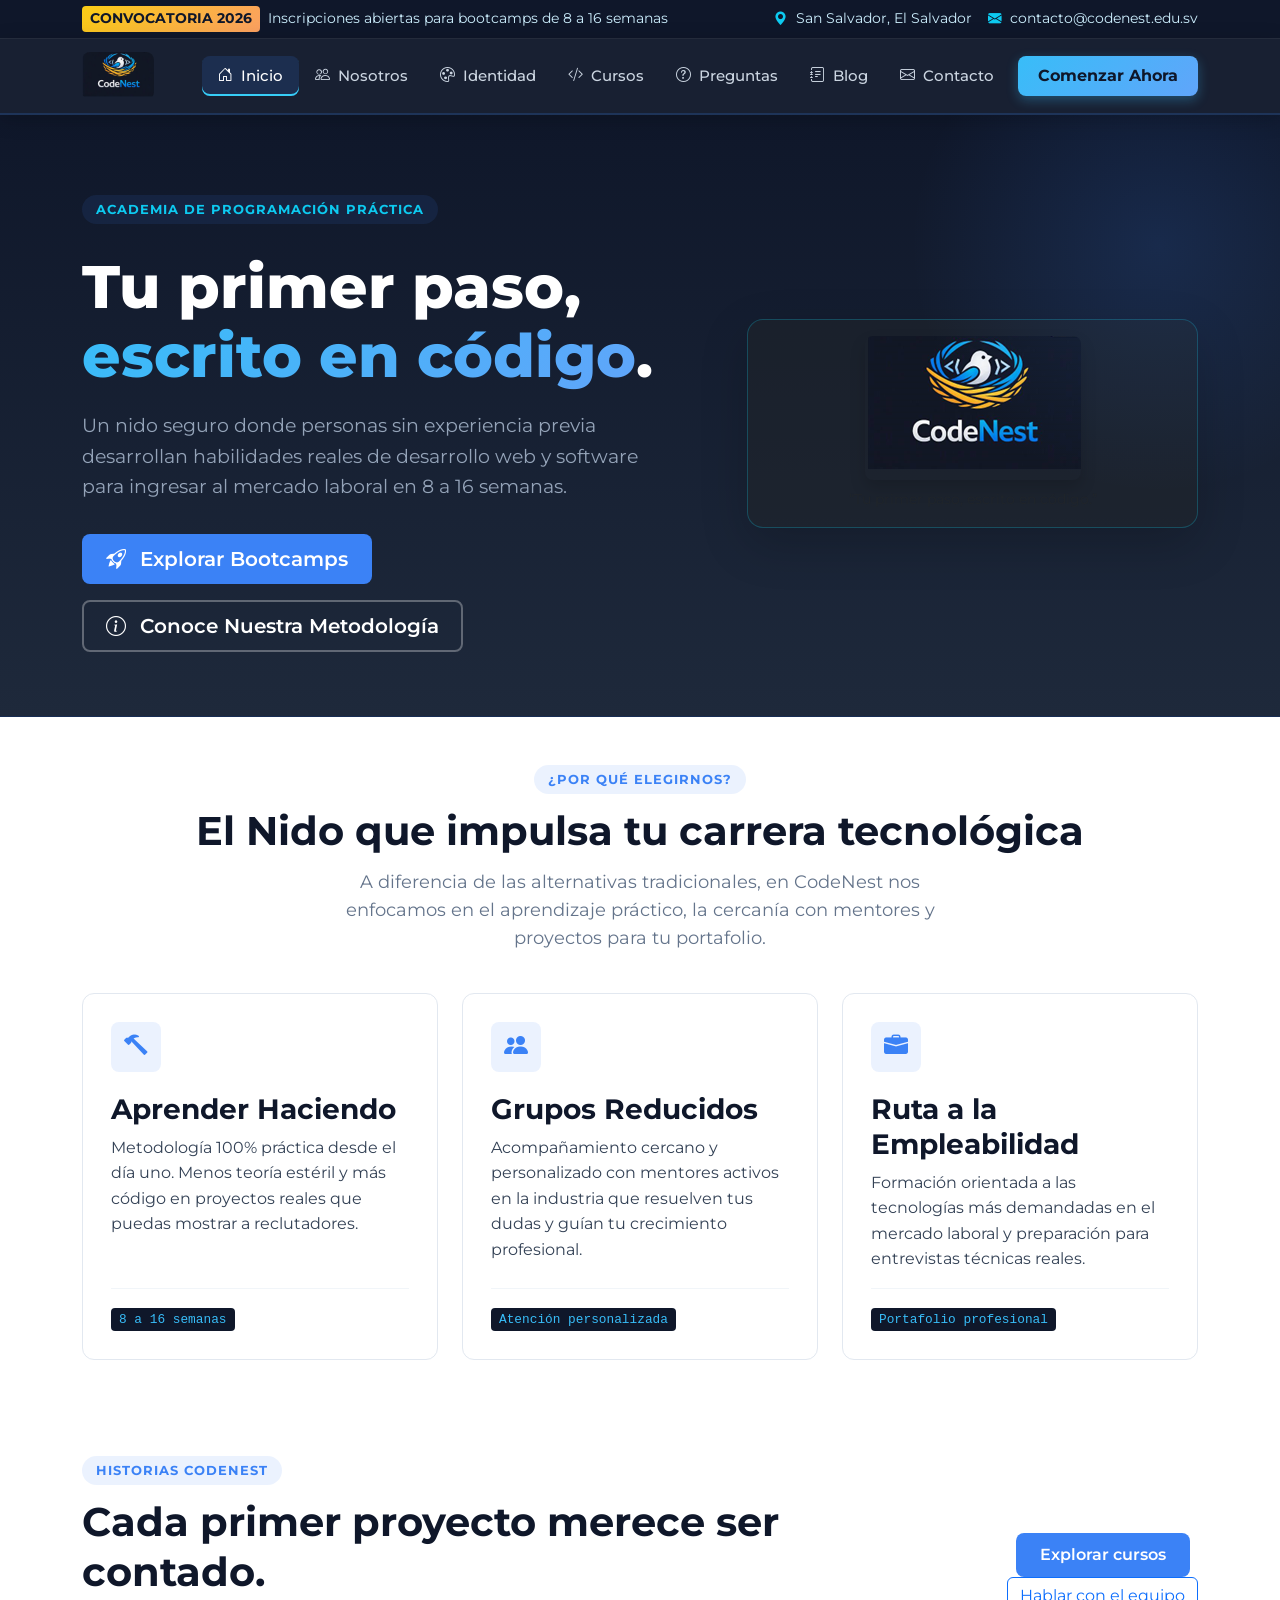
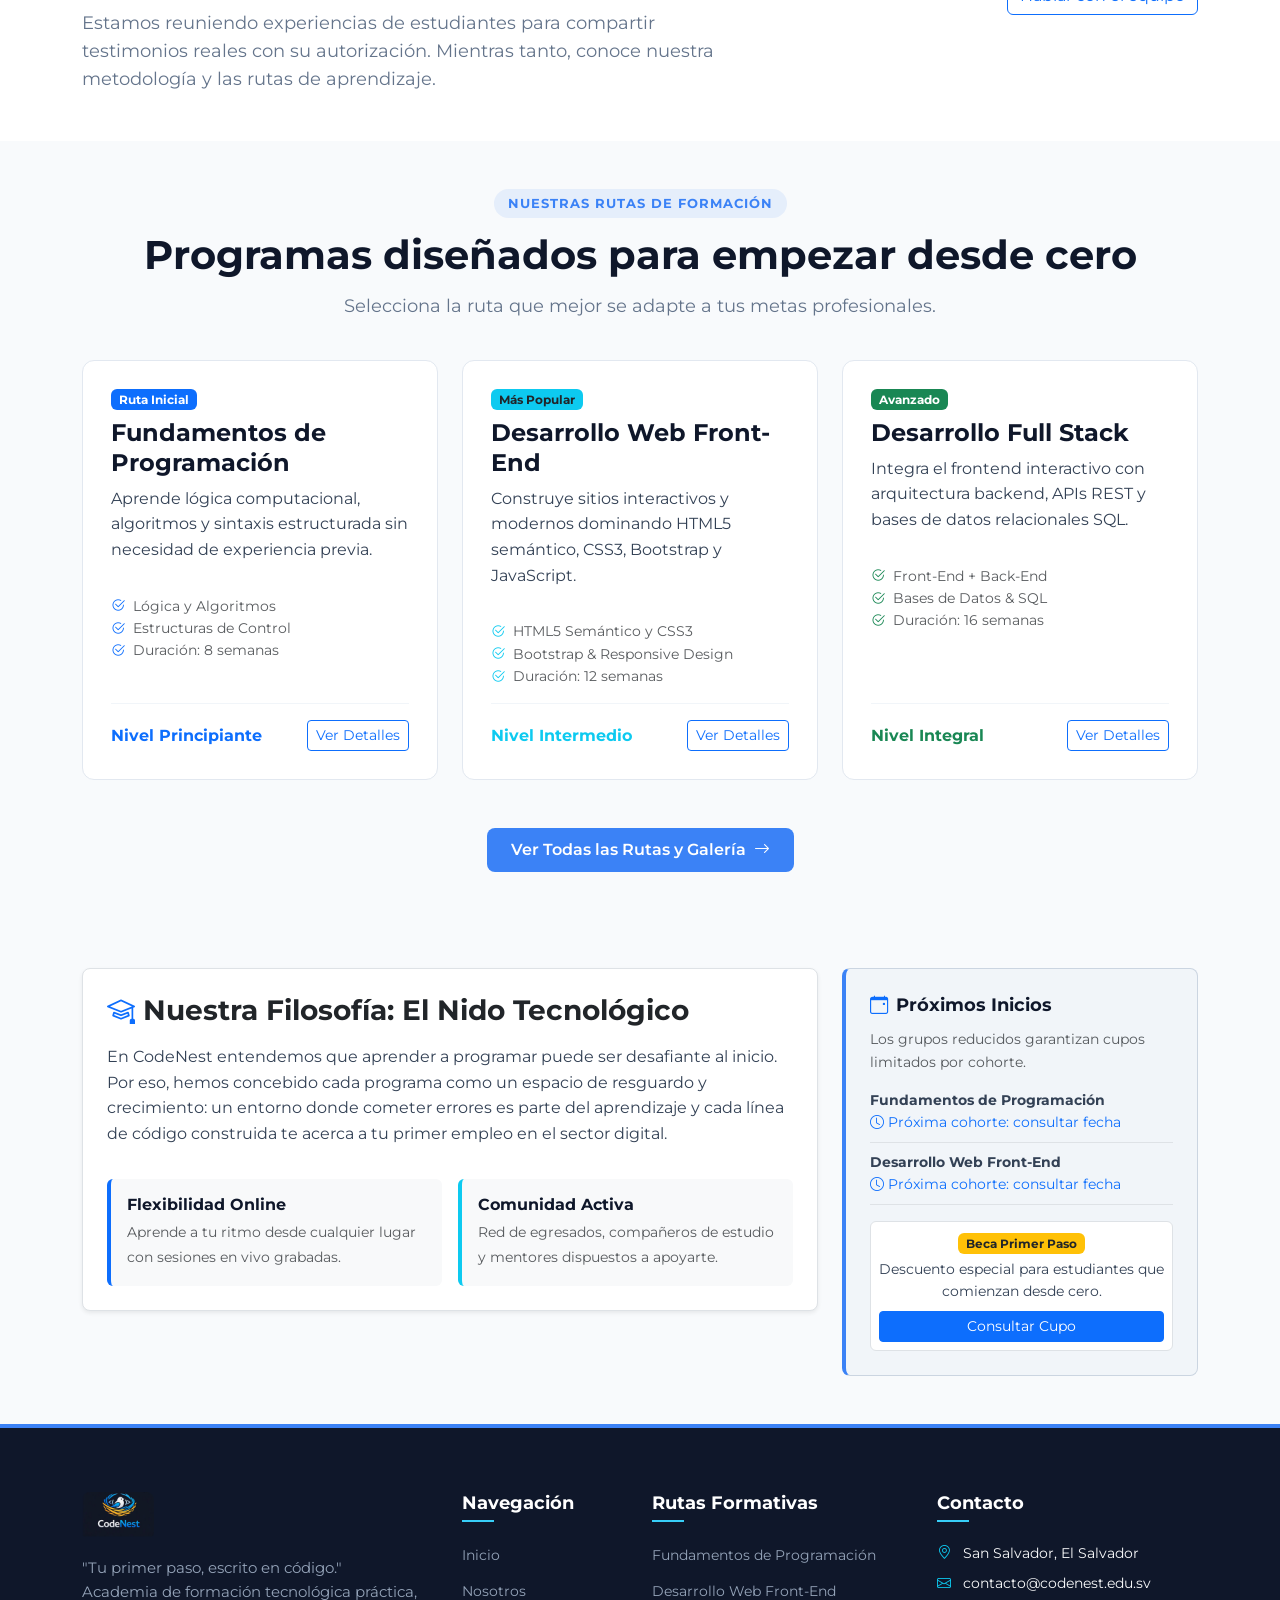
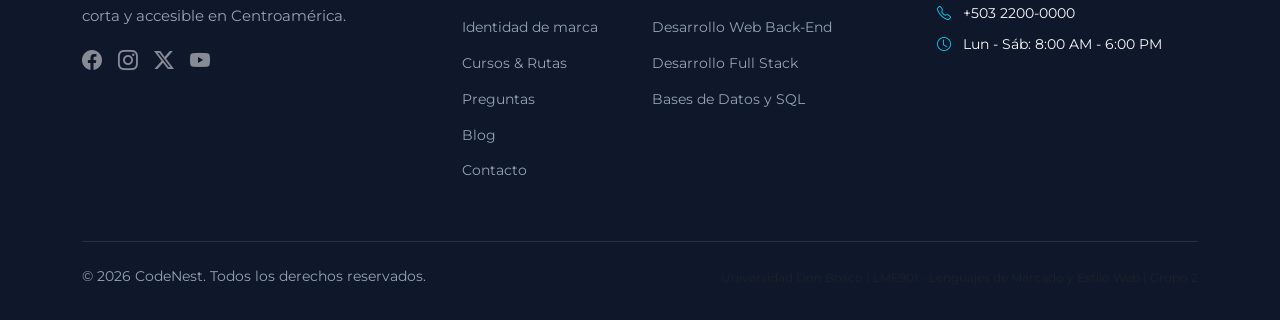
==== index.html @ 1b67b352 "Publish CodeNest Punto 4 site Co-authored-by: Copilot App <223556219+Copilot@users.noreply.github.co" ====
<!DOCTYPE html>
<html lang="es">

<head>
  <meta charset="UTF-8">
  <meta name="viewport" content="width=device-width, initial-scale=1.0">
  <meta name="description"
    content="CodeNest - Academia de formación práctica en programación para Centroamérica. Tu primer paso, escrito en código.">
  <title>CodeNest | Tu primer paso, escrito en código</title>

  <link rel="preconnect" href="https://fonts.googleapis.com">
  <link rel="preconnect" href="https://fonts.gstatic.com" crossorigin>
  <link
    href="https://fonts.googleapis.com/css2?family=Montserrat:ital,wght@0,300;0,400;0,500;0,600;0,700;0,800;1,400&display=swap"
    rel="stylesheet">
  <link href="https://cdn.jsdelivr.net/npm/bootstrap@5.3.3/dist/css/bootstrap.min.css" rel="stylesheet">
  <link rel="stylesheet" href="https://cdn.jsdelivr.net/npm/bootstrap-icons@1.11.3/font/bootstrap-icons.min.css">
  <link rel="stylesheet" href="css/style.css">
</head>

<body>
  <header class="top-notice-bar">
    <div class="container d-flex justify-content-between align-items-center flex-wrap gap-2">
      <div class="d-flex align-items-center gap-2">
        <span class="badge-highlight">CONVOCATORIA 2026</span>
        <span>Inscripciones abiertas para bootcamps de 8 a 16 semanas</span>
      </div>
      <div class="d-none d-md-flex align-items-center gap-3">
        <span><i class="bi bi-geo-alt-fill text-info me-1"></i> San Salvador, El Salvador</span>
        <span><i class="bi bi-envelope-fill text-info me-1"></i> contacto@codenest.edu.sv</span>
      </div>
    </div>
  </header>

  <nav class="navbar navbar-expand-xl navbar-dark main-navigation" aria-label="Navegación principal">
    <div class="container">
      <a class="navbar-brand brand-logo-container" href="index.html" aria-label="CodeNest, inicio">
        <img src="img/logo.png" alt="Logotipo de CodeNest" width="216" height="144">
      </a>
      <button class="navbar-toggler" type="button" data-bs-toggle="collapse" data-bs-target="#navbarCodeNest"
        aria-controls="navbarCodeNest" aria-expanded="false" aria-label="Abrir menú de navegación">
        <span class="navbar-toggler-icon"></span>
      </button>
      <div class="collapse navbar-collapse" id="navbarCodeNest">
        <ul class="navbar-nav ms-auto mb-2 mb-lg-0 align-items-lg-center">
          <li class="nav-item">
            <a class="nav-link active" href="index.html" aria-current="page"><i class="bi bi-house-door me-1"></i>
              Inicio</a>
          </li>
          <li class="nav-item">
            <a class="nav-link" href="nosotros.html"><i class="bi bi-people me-1"></i> Nosotros</a>
          </li>
          <li class="nav-item">
            <a class="nav-link" href="identidad.html"><i class="bi bi-palette me-1"></i> Identidad</a>
          </li>
          <li class="nav-item">
            <a class="nav-link" href="servicios.html"><i class="bi bi-code-slash me-1"></i> Cursos</a>
          </li>
          <li class="nav-item">
            <a class="nav-link" href="faq.html"><i class="bi bi-question-circle me-1"></i> Preguntas</a>
          </li>
          <li class="nav-item">
            <a class="nav-link" href="blog.html"><i class="bi bi-journal-text me-1"></i> Blog</a>
          </li>
          <li class="nav-item">
            <a class="nav-link" href="contacto.html"><i class="bi bi-envelope me-1"></i> Contacto</a>
          </li>
          <li class="nav-item ms-lg-2 mt-2 mt-lg-0">
            <a href="servicios.html" class="btn btn-nav-cta">Comenzar Ahora</a>
          </li>
        </ul>
      </div>
    </div>
  </nav>
  <main>
    <section class="hero-section text-center text-lg-start" aria-labelledby="hero-title">
      <div class="container">
        <div class="row align-items-center g-4">
          <div class="col-lg-7">
            <div class="mb-3">
              <span class="section-tag bg-opacity-25 text-info">ACADEMIA DE PROGRAMACIÓN PRÁCTICA</span>
            </div>
            <h1 id="hero-title" class="hero-title">
              Tu primer paso, <br><span class="hero-highlight">escrito en código</span>.
            </h1>
            <p class="hero-subtitle">
              Un nido seguro donde personas sin experiencia previa desarrollan habilidades reales de desarrollo web y
              software para ingresar al mercado laboral en 8 a 16 semanas.
            </p>
            <div class="d-flex flex-wrap gap-3 justify-content-center justify-content-lg-start">
              <a href="servicios.html" class="btn btn-brand-primary btn-lg">
                <i class="bi bi-rocket-takeoff me-2"></i> Explorar Bootcamps
              </a>
              <a href="nosotros.html" class="btn btn-brand-outline btn-lg">
                <i class="bi bi-info-circle me-2"></i> Conoce Nuestra Metodología
              </a>
            </div>
          </div>
          <div class="col-lg-5 text-center">
            <div class="p-3 bg-dark bg-opacity-50 rounded-4 border border-info border-opacity-25 shadow-lg">
              <img src="img/logo.png" alt="Logotipo oficial de CodeNest"
                class="img-fluid rounded-3 shadow">
              <p class="small text-muted mt-2 mb-0">“Tu primer paso, escrito en código.”</p>
            </div>
          </div>
        </div>
      </div>
    </section>
    <section class="py-5 bg-white" aria-labelledby="valor-title">
      <div class="container">
        <header class="section-header text-center">
          <span class="section-tag">¿Por qué elegirnos?</span>
          <h2 id="valor-title" class="section-title">El Nido que impulsa tu carrera tecnológica</h2>
          <p class="section-subtitle mx-auto">
            A diferencia de las alternativas tradicionales, en CodeNest nos enfocamos en el aprendizaje práctico, la
            cercanía con mentores y proyectos para tu portafolio.
          </p>
        </header>
        <div class="row g-4">
          <div class="col-md-4">
            <article class="semantic-card">
              <div class="card-icon-badge">
                <i class="bi bi-hammer"></i>
              </div>
              <h3>Aprender Haciendo</h3>
              <p>Metodología 100% práctica desde el día uno. Menos teoría estéril y más código en proyectos reales que
                puedas mostrar a reclutadores.</p>
              <footer class="semantic-card-footer">
                <span class="badge-code">8 a 16 semanas</span>
              </footer>
            </article>
          </div>
          <div class="col-md-4">
            <article class="semantic-card">
              <div class="card-icon-badge">
                <i class="bi bi-people-fill"></i>
              </div>
              <h3>Grupos Reducidos</h3>
              <p>Acompañamiento cercano y personalizado con mentores activos en la industria que resuelven tus dudas y
                guían tu crecimiento profesional.</p>
              <footer class="semantic-card-footer">
                <span class="badge-code">Atención personalizada</span>
              </footer>
            </article>
          </div>
          <div class="col-md-4">
            <article class="semantic-card">
              <div class="card-icon-badge">
                <i class="bi bi-briefcase-fill"></i>
              </div>
              <h3>Ruta a la Empleabilidad</h3>
              <p>Formación orientada a las tecnologías más demandadas en el mercado laboral y preparación para
                entrevistas técnicas reales.</p>
              <footer class="semantic-card-footer">
                <span class="badge-code">Portafolio profesional</span>
              </footer>
            </article>
          </div>
        </div>
      </div>
    </section>

    <section class="py-5 bg-white" aria-labelledby="testimonios-heading">
      <div class="container">
        <div class="row align-items-center g-4">
          <div class="col-lg-8">
            <span class="section-tag">Historias CodeNest</span>
            <h2 id="testimonios-heading" class="section-title">Cada primer proyecto merece ser contado.</h2>
            <p class="section-subtitle mb-0">Estamos reuniendo experiencias de estudiantes para compartir testimonios reales con su autorización. Mientras tanto, conoce nuestra metodología y las rutas de aprendizaje.</p>
          </div>
          <div class="col-lg-4 text-lg-end">
            <a href="servicios.html" class="btn btn-brand-primary me-sm-2 mb-2 mb-sm-0">Explorar cursos</a>
            <a href="contacto.html" class="btn btn-outline-primary">Hablar con el equipo</a>
          </div>
        </div>
      </div>
    </section>

    <section class="py-5" style="background-color: #F8FAFC;" aria-labelledby="cursos-title">
      <div class="container">
        <header class="section-header text-center">
          <span class="section-tag">Nuestras Rutas de Formación</span>
          <h2 id="cursos-title" class="section-title">Programas diseñados para empezar desde cero</h2>
          <p class="section-subtitle mx-auto">Selecciona la ruta que mejor se adapte a tus metas profesionales.</p>
        </header>

        <div class="row g-4">
          <div class="col-lg-4 col-md-6">
            <article class="semantic-card">
              <span class="badge bg-primary mb-2 align-self-start">Ruta Inicial</span>
              <h4>Fundamentos de Programación</h4>
              <p>Aprende lógica computacional, algoritmos y sintaxis estructurada sin necesidad de experiencia previa.
              </p>
              <ul class="list-unstyled text-muted small my-3">
                <li><i class="bi bi-check2-circle text-primary me-2"></i>Lógica y Algoritmos</li>
                <li><i class="bi bi-check2-circle text-primary me-2"></i>Estructuras de Control</li>
                <li><i class="bi bi-check2-circle text-primary me-2"></i>Duración: 8 semanas</li>
              </ul>
              <footer class="semantic-card-footer d-flex justify-content-between align-items-center">
                <span class="fw-bold text-primary">Nivel Principiante</span>
                <a href="servicios.html" class="btn btn-sm btn-outline-primary">Ver Detalles</a>
              </footer>
            </article>
          </div>
          <div class="col-lg-4 col-md-6">
            <article class="semantic-card">
              <span class="badge bg-info text-dark mb-2 align-self-start">Más Popular</span>
              <h4>Desarrollo Web Front-End</h4>
              <p>Construye sitios interactivos y modernos dominando HTML5 semántico, CSS3, Bootstrap y JavaScript.</p>
              <ul class="list-unstyled text-muted small my-3">
                <li><i class="bi bi-check2-circle text-info me-2"></i>HTML5 Semántico y CSS3</li>
                <li><i class="bi bi-check2-circle text-info me-2"></i>Bootstrap & Responsive Design</li>
                <li><i class="bi bi-check2-circle text-info me-2"></i>Duración: 12 semanas</li>
              </ul>
              <footer class="semantic-card-footer d-flex justify-content-between align-items-center">
                <span class="fw-bold text-info">Nivel Intermedio</span>
                <a href="servicios.html" class="btn btn-sm btn-outline-primary">Ver Detalles</a>
              </footer>
            </article>
          </div>
          <div class="col-lg-4 col-md-6">
            <article class="semantic-card">
              <span class="badge bg-success mb-2 align-self-start">Avanzado</span>
              <h4>Desarrollo Full Stack</h4>
              <p>Integra el frontend interactivo con arquitectura backend, APIs REST y bases de datos relacionales SQL.
              </p>
              <ul class="list-unstyled text-muted small my-3">
                <li><i class="bi bi-check2-circle text-success me-2"></i>Front-End + Back-End</li>
                <li><i class="bi bi-check2-circle text-success me-2"></i>Bases de Datos & SQL</li>
                <li><i class="bi bi-check2-circle text-success me-2"></i>Duración: 16 semanas</li>
              </ul>
              <footer class="semantic-card-footer d-flex justify-content-between align-items-center">
                <span class="fw-bold text-success">Nivel Integral</span>
                <a href="servicios.html" class="btn btn-sm btn-outline-primary">Ver Detalles</a>
              </footer>
            </article>
          </div>
        </div>

        <div class="text-center mt-5">
          <a href="servicios.html" class="btn btn-brand-primary">Ver Todas las Rutas y Galería <i
              class="bi bi-arrow-right ms-1"></i></a>
        </div>
      </div>
    </section>

    <div class="container my-5">
      <div class="row">
        <div class="col-lg-8">
          <section class="p-4 bg-white rounded-3 shadow-sm border" aria-labelledby="comunidad-title">
            <h3 id="comunidad-title" class="fw-bold text-dark mb-3"><i
                class="bi bi-mortarboard text-primary me-2"></i>Nuestra Filosofía: El Nido Tecnológico</h3>
            <p>
              En CodeNest entendemos que aprender a programar puede ser desafiante al inicio. Por eso, hemos concebido
              cada programa como un espacio de resguardo y crecimiento: un entorno donde cometer errores es parte del
              aprendizaje y cada línea de código construida te acerca a tu primer empleo en el sector digital.
            </p>
            <div class="row g-3 mt-2">
              <div class="col-sm-6">
                <div class="p-3 bg-light rounded-2 border-start border-primary border-4">
                  <h6 class="fw-bold mb-1">Flexibilidad Online</h6>
                  <small class="text-muted">Aprende a tu ritmo desde cualquier lugar con sesiones en vivo
                    grabadas.</small>
                </div>
              </div>
              <div class="col-sm-6">
                <div class="p-3 bg-light rounded-2 border-start border-info border-4">
                  <h6 class="fw-bold mb-1">Comunidad Activa</h6>
                  <small class="text-muted">Red de egresados, compañeros de estudio y mentores dispuestos a
                    apoyarte.</small>
                </div>
              </div>
            </div>
          </section>
        </div>
        <div class="col-lg-4">
          <aside class="semantic-aside mt-lg-0" aria-label="Información complementaria y convocatorias">
            <h4 class="aside-title"><i class="bi bi-calendar-event text-primary"></i> Próximos Inicios</h4>
            <p class="small text-muted mb-3">Los grupos reducidos garantizan cupos limitados por cohorte.</p>
            <ul class="list-unstyled small mb-3">
              <li class="mb-2 pb-2 border-bottom">
                <strong>Fundamentos de Programación</strong><br>
                <span class="text-primary"><i class="bi bi-clock me-1"></i>Próxima cohorte: consultar fecha</span>
              </li>
              <li class="mb-2 pb-2 border-bottom">
                <strong>Desarrollo Web Front-End</strong><br>
                <span class="text-primary"><i class="bi bi-clock me-1"></i>Próxima cohorte: consultar fecha</span>
              </li>
            </ul>
            <div class="p-2 bg-white rounded border text-center">
              <span class="badge bg-warning text-dark mb-1">Beca Primer Paso</span>
              <p class="small mb-2">Descuento especial para estudiantes que comienzan desde cero.</p>
              <a href="contacto.html" class="btn btn-sm btn-primary w-100">Consultar Cupo</a>
            </div>
          </aside>
        </div>
      </div>
    </div>
  </main>
  <footer class="main-footer" aria-label="Pie de página institucional">
    <div class="container">
      <div class="row g-4">
        <div class="col-lg-4 col-md-6">
          <a href="index.html" class="brand-logo-container mb-3" aria-label="CodeNest, inicio">
            <img src="img/logo.png" alt="Logotipo de CodeNest" width="216" height="144">
          </a>
          <p class="footer-brand-desc">
            "Tu primer paso, escrito en código."<br>
            Academia de formación tecnológica práctica, corta y accesible en Centroamérica.
          </p>
          <div class="d-flex gap-3 fs-5 mt-3">
            <a href="https://facebook.com" class="text-white-50" aria-label="Facebook CodeNest" target="_blank"
              rel="noopener"><i class="bi bi-facebook"></i></a>
            <a href="https://instagram.com" class="text-white-50" aria-label="Instagram CodeNest" target="_blank"
              rel="noopener"><i class="bi bi-instagram"></i></a>
            <a href="https://x.com" class="text-white-50" aria-label="X (Twitter) CodeNest" target="_blank"
              rel="noopener"><i class="bi bi-twitter-x"></i></a>
            <a href="https://youtube.com" class="text-white-50" aria-label="YouTube CodeNest" target="_blank"
              rel="noopener"><i class="bi bi-youtube"></i></a>
          </div>
        </div>
        <div class="col-lg-2 col-md-6">
          <h5 class="footer-heading">Navegación</h5>
          <ul class="footer-links">
            <li><a href="index.html">Inicio</a></li>
            <li><a href="nosotros.html">Nosotros</a></li>
            <li><a href="identidad.html">Identidad de marca</a></li>
            <li><a href="servicios.html">Cursos & Rutas</a></li>
            <li><a href="faq.html">Preguntas</a></li>
            <li><a href="blog.html">Blog</a></li>
            <li><a href="contacto.html">Contacto</a></li>
          </ul>
        </div>
        <div class="col-lg-3 col-md-6">
          <h5 class="footer-heading">Rutas Formativas</h5>
          <ul class="footer-links">
            <li><a href="servicios.html">Fundamentos de Programación</a></li>
            <li><a href="servicios.html">Desarrollo Web Front-End</a></li>
            <li><a href="servicios.html">Desarrollo Web Back-End</a></li>
            <li><a href="servicios.html">Desarrollo Full Stack</a></li>
            <li><a href="servicios.html">Bases de Datos y SQL</a></li>
          </ul>
        </div>
        <div class="col-lg-3 col-md-6">
          <h5 class="footer-heading">Contacto</h5>
          <ul class="footer-links text-light small">
            <li class="mb-2"><i class="bi bi-geo-alt text-info me-2"></i> San Salvador, El Salvador</li>
            <li class="mb-2"><i class="bi bi-envelope text-info me-2"></i> contacto@codenest.edu.sv</li>
            <li class="mb-2"><i class="bi bi-telephone text-info me-2"></i> +503 2200-0000</li>
            <li class="mb-2"><i class="bi bi-clock text-info me-2"></i> Lun - Sáb: 8:00 AM - 6:00 PM</li>
          </ul>
        </div>
      </div>
      <div class="footer-bottom d-flex flex-wrap justify-content-between align-items-center gap-2">
        <p class="mb-0">&copy; <span id="current-year">2026</span> CodeNest. Todos los derechos reservados.</p>
        <p class="mb-0 text-muted small">
          Universidad Don Bosco | LME901 - Lenguajes de Marcado y Estilo Web | Grupo 2
        </p>
      </div>
    </div>
  </footer>

  <script src="https://cdn.jsdelivr.net/npm/bootstrap@5.3.3/dist/js/bootstrap.bundle.min.js"></script>

  <script src="js/main.js"></script>
</body>

</html>
---- css/style.css ----
/* Variables Globales e Identidad Institucional */
:root {
  /* Paleta Corporativa no-oficial */
  --cn-dark-blue: #0F172A;
  --cn-white: #FFFFFF;
  --cn-soft-black: #000000;
  --cn-blue-primary: #3B82F6;
  --cn-blue-cyan: #37CEF8;
  --cn-cyan-light: #CCEEFD;
  --cn-cyan-pale: #B3E6FC;
  --cn-yellow-gold: #FACC15;
  --cn-orange-warm: #FBA061;
  --cn-blue-nest-top: #38BDF8;
  --cn-blue-nest-bottom: #60A5FA;

  /* Gradientes no-oficial */
  --cn-gradient-nest: linear-gradient(135deg, #38BDF8 0%, #60A5FA 100%);
  --cn-gradient-accent: linear-gradient(135deg, #FACC15 0%, #FBA061 100%);
  --cn-gradient-dark: linear-gradient(180deg, #0F172A 0%, #1E293B 100%);

  /* Tipografía */
  --cn-font-family: 'Montserrat', -apple-system, BlinkMacSystemFont, "Segoe UI", Roboto, sans-serif;

  /* Espaciados y Sombras */
  --cn-radius-sm: 8px;
  --cn-radius-md: 12px;
  --cn-radius-lg: 16px;
  --cn-shadow: 0 10px 25px -5px rgba(15, 23, 42, 0.1), 0 8px 10px -6px rgba(15, 23, 42, 0.1);
  --cn-shadow-glow: 0 0 20px rgba(59, 130, 246, 0.25);
}

* {
  box-sizing: border-box;
}

body {
  font-family: var(--cn-font-family);
  color: #334155;
  background-color: #F8FAFC;
  line-height: 1.6;
  margin: 0;
  padding: 0;
  display: flex;
  flex-direction: column;
  min-height: 100vh;
}

html {
  scroll-behavior: smooth;
  scroll-padding-top: 1rem;
}

h1,
h2,
h3,
h4,
h5,
h6 {
  font-family: var(--cn-font-family);
  font-weight: 700;
  color: var(--cn-dark-blue);
  line-height: 1.25;
}

a {
  text-decoration: none;
  transition: all 0.25s ease-in-out;
}

img {
  max-width: 100%;
  height: auto;
}

/* Estructura Semántica: Header Institucional y Barra Superior */
.top-notice-bar {
  background: var(--cn-dark-blue);
  color: var(--cn-cyan-light);
  font-size: 0.85rem;
  padding: 6px 0;
  border-bottom: 1px solid rgba(255, 255, 255, 0.1);
}

.top-notice-bar .badge-highlight {
  background: var(--cn-gradient-accent);
  color: var(--cn-dark-blue);
  font-weight: 700;
  padding: 2px 8px;
  border-radius: 4px;
}

/* (<nav>) */
.main-navigation {
  background: rgba(15, 23, 42, 0.96);
  backdrop-filter: blur(10px);
  position: sticky;
  top: 0;
  z-index: 1030;
  box-shadow: 0 4px 20px rgba(0, 0, 0, 0.2);
  border-bottom: 2px solid rgba(59, 130, 246, 0.2);
}

.brand-logo-container {
  display: flex;
  align-items: center;
  gap: 12px;
}

.brand-logo-container img {
  height: 48px;
  width: auto;
  border-radius: 8px;
  object-fit: contain;
}

.brand-title {
  color: var(--cn-white);
  font-size: 1.35rem;
  font-weight: 700;
  letter-spacing: -0.5px;
}

.brand-title .nest-gradient {
  background: var(--cn-gradient-nest);
  -webkit-background-clip: text;
  -webkit-text-fill-color: transparent;
}

.nav-link {
  color: #CBD5E1 !important;
  font-weight: 500;
  font-size: 0.95rem;
  padding: 8px 16px !important;
  border-radius: var(--cn-radius-sm);
  transition: all 0.2s ease;
}

.nav-link:hover,
.nav-link.active {
  color: var(--cn-white) !important;
  background: rgba(59, 130, 246, 0.15);
  box-shadow: inset 0 -2px 0 var(--cn-blue-cyan);
}

.btn-nav-cta {
  background: var(--cn-gradient-nest);
  color: var(--cn-dark-blue);
  font-weight: 700;
  border: none;
  padding: 8px 20px;
  border-radius: var(--cn-radius-sm);
  box-shadow: 0 4px 12px rgba(56, 189, 248, 0.3);
}

.btn-nav-cta:hover {
  background: linear-gradient(135deg, #60A5FA 0%, #38BDF8 100%);
  color: var(--cn-dark-blue);
  transform: translateY(-1px);
}

/* (<main>) */
main {
  flex: 1;
}

/* (<section>) */
.section-header {
  margin-bottom: 2.5rem;
  position: relative;
}

.section-tag {
  display: inline-block;
  color: var(--cn-blue-primary);
  background: rgba(59, 130, 246, 0.1);
  padding: 4px 14px;
  border-radius: 20px;
  font-size: 0.825rem;
  font-weight: 700;
  text-transform: uppercase;
  letter-spacing: 1px;
  margin-bottom: 0.75rem;
}

.section-title {
  font-size: clamp(1.75rem, 4vw, 2.5rem);
  margin-bottom: 0.75rem;
}

.section-subtitle {
  color: #64748B;
  font-size: 1.1rem;
  max-width: 650px;
}

/* Secciones de Portada / Hero */
.hero-section {
  background: var(--cn-gradient-dark);
  color: var(--cn-white);
  padding: 5rem 0 4rem;
  position: relative;
  overflow: hidden;
  border-bottom: 1px solid rgba(59, 130, 246, 0.2);
}

.hero-section::before {
  content: '';
  position: absolute;
  top: -20%;
  right: -10%;
  width: 500px;
  height: 500px;
  background: radial-gradient(circle, rgba(59, 130, 246, 0.15) 0%, rgba(15, 23, 42, 0) 70%);
  border-radius: 50%;
  pointer-events: none;
}

.hero-title {
  color: var(--cn-white);
  font-size: clamp(2.2rem, 5vw, 3.75rem);
  font-weight: 800;
  line-height: 1.15;
  margin-bottom: 1.25rem;
  overflow-wrap: anywhere;
}

.hero-highlight {
  background: var(--cn-gradient-nest);
  -webkit-background-clip: text;
  -webkit-text-fill-color: transparent;
}

.hero-subtitle {
  color: #94A3B8;
  font-size: 1.2rem;
  margin-bottom: 2rem;
  max-width: 580px;
}

/* (<article>) */
.semantic-card {
  background: var(--cn-white);
  border-radius: var(--cn-radius-md);
  border: 1px solid #E2E8F0;
  padding: 1.75rem;
  transition: all 0.3s ease;
  height: 100%;
  display: flex;
  flex-direction: column;
  position: relative;
}

.semantic-card:hover {
  transform: translateY(-4px);
  border-color: var(--cn-blue-primary);
  box-shadow: var(--cn-shadow);
}

.card-icon-badge {
  width: 50px;
  height: 50px;
  border-radius: var(--cn-radius-sm);
  background: rgba(59, 130, 246, 0.1);
  color: var(--cn-blue-primary);
  display: flex;
  align-items: center;
  justify-content: center;
  font-size: 1.5rem;
  margin-bottom: 1.25rem;
}

.semantic-card-footer {
  margin-top: auto;
  padding-top: 1rem;
  border-top: 1px solid #F1F5F9;
}

/* (<aside>) */
.semantic-aside {
  background: #F1F5F9;
  border: 1px solid #CBD5E1;
  border-left: 4px solid var(--cn-blue-primary);
  border-radius: var(--cn-radius-sm);
  padding: 1.5rem;
  margin-top: 1.5rem;
}

.aside-title {
  font-size: 1.15rem;
  font-weight: 700;
  color: var(--cn-dark-blue);
  margin-bottom: 0.75rem;
  display: flex;
  align-items: center;
  gap: 8px;
}

/* (<footer>) */
.main-footer {
  background: var(--cn-dark-blue);
  color: #94A3B8;
  padding: 4rem 0 2rem;
  margin-top: auto;
  border-top: 4px solid var(--cn-blue-primary);
}

.footer-brand-desc {
  font-size: 0.95rem;
  line-height: 1.6;
  margin-top: 1rem;
  color: #94A3B8;
}

.footer-heading {
  color: var(--cn-white);
  font-size: 1.1rem;
  font-weight: 700;
  margin-bottom: 1.25rem;
  position: relative;
  padding-bottom: 8px;
}

.footer-heading::after {
  content: '';
  position: absolute;
  bottom: 0;
  left: 0;
  width: 32px;
  height: 2px;
  background: var(--cn-blue-cyan);
}

.footer-links {
  list-style: none;
  padding: 0;
  margin: 0;
}

.footer-links li {
  margin-bottom: 0.65rem;
}

.footer-links a {
  color: #94A3B8;
  font-size: 0.9rem;
}

.footer-links a:hover {
  color: var(--cn-cyan-light);
  padding-left: 4px;
}

.footer-bottom {
  margin-top: 3rem;
  padding-top: 1.5rem;
  border-top: 1px solid rgba(255, 255, 255, 0.1);
  font-size: 0.85rem;
}

/* Badges y botones complementarios */
.badge-code {
  background: #0F172A;
  color: #38BDF8;
  font-family: monospace;
  padding: 4px 8px;
  border-radius: 4px;
  font-size: 0.8rem;
}

.btn-brand-primary {
  background: var(--cn-blue-primary);
  color: var(--cn-white);
  border: none;
  padding: 10px 24px;
  font-weight: 600;
  border-radius: var(--cn-radius-sm);
  transition: all 0.25s ease;
}

.btn-brand-primary:hover {
  background: #2563EB;
  color: var(--cn-white);
  box-shadow: var(--cn-shadow-glow);
}

.btn-brand-outline {
  background: transparent;
  color: var(--cn-white);
  border: 2px solid rgba(255, 255, 255, 0.3);
  padding: 9px 22px;
  font-weight: 600;
  border-radius: var(--cn-radius-sm);
  transition: all 0.25s ease;
}

.btn-brand-outline:hover {
  border-color: var(--cn-white);
  background: rgba(255, 255, 255, 0.1);
  color: var(--cn-white);
}

.brand-logo-image {
  display: block;
  width: min(100%, 24rem);
  margin-inline: auto;
  height: auto;
}

.identity-swatch {
  display: inline-block;
  width: 2rem;
  height: 2rem;
  flex: 0 0 2rem;
  border: 1px solid rgba(15, 23, 42, 0.18);
  border-radius: 0.4rem;
  vertical-align: middle;
}

.identity-variant {
  display: flex;
  height: 100%;
  min-height: 15rem;
  align-items: center;
  justify-content: center;
  padding: 1.5rem;
  border: 1px solid #e2e8f0;
  border-radius: var(--cn-radius-md);
  background: #f8fafc;
}

.identity-variant img {
  max-height: 15rem;
  width: 100%;
  object-fit: contain;
}

.form-status {
  border-radius: var(--cn-radius-sm);
}

.form-status.alert-success {
  color: #14532d;
}

.form-status.alert-danger {
  color: #7f1d1d;
}

.blog-article-details summary {
  color: var(--cn-blue-primary);
  cursor: pointer;
  font-weight: 700;
}

.blog-article-details[open] summary {
  margin-bottom: 0.75rem;
}

:focus-visible {
  outline: 3px solid var(--cn-blue-primary);
  outline-offset: 3px;
}

@media (max-width: 1199.98px) {
  .main-navigation .navbar-nav {
    align-items: stretch !important;
    padding-top: 0.5rem;
  }

  .main-navigation .nav-link {
    padding-inline: 0.75rem !important;
  }

  .main-navigation .btn-nav-cta {
    display: inline-block;
    text-align: center;
  }

  .semantic-card:hover {
    transform: none;
  }
}

@media (max-width: 767.98px) {
  .top-notice-bar {
    font-size: 0.75rem;
    line-height: 1.4;
  }

  .hero-section {
    padding: 3.25rem 0;
  }

  .hero-subtitle {
    font-size: 1rem;
  }

  .section-title {
    overflow-wrap: anywhere;
  }

  .semantic-card {
    padding: 1.35rem;
  }

  .main-footer {
    padding-top: 3rem;
  }

  .footer-bottom {
    align-items: flex-start !important;
  }
}

@media (max-width: 575.98px) {
  .top-notice-bar .container > div:first-child {
    align-items: flex-start !important;
  }

  .top-notice-bar .badge-highlight {
    flex: 0 0 auto;
  }

  .hero-section .btn {
    width: 100%;
  }

  .table-responsive {
    font-size: 0.9rem;
  }

  .identity-variant {
    min-height: 11rem;
  }

  .identity-variant img {
    max-height: 11rem;
  }
}

@media (prefers-reduced-motion: reduce) {
  html {
    scroll-behavior: auto;
  }

  *,
  *::before,
  *::after {
    scroll-behavior: auto !important;
    animation-duration: 0.01ms !important;
    animation-iteration-count: 1 !important;
    transition-duration: 0.01ms !important;
  }
}
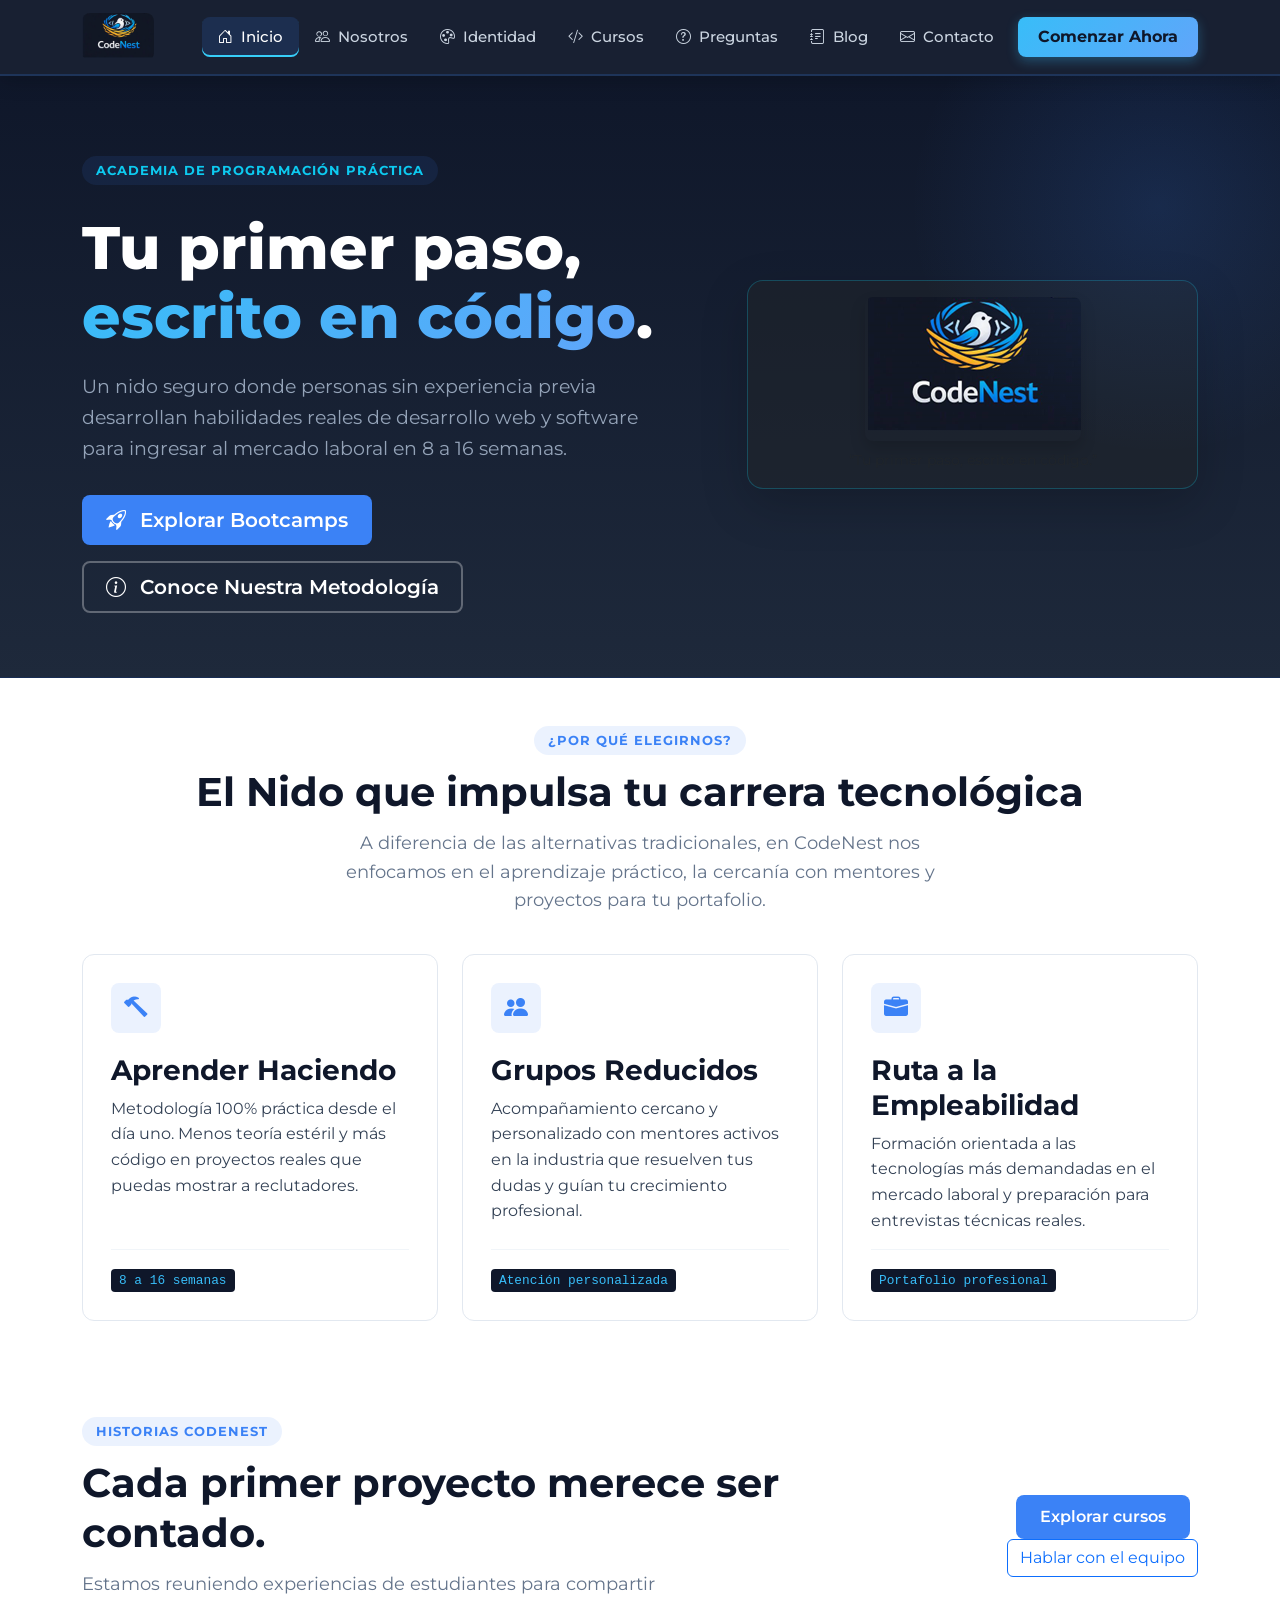
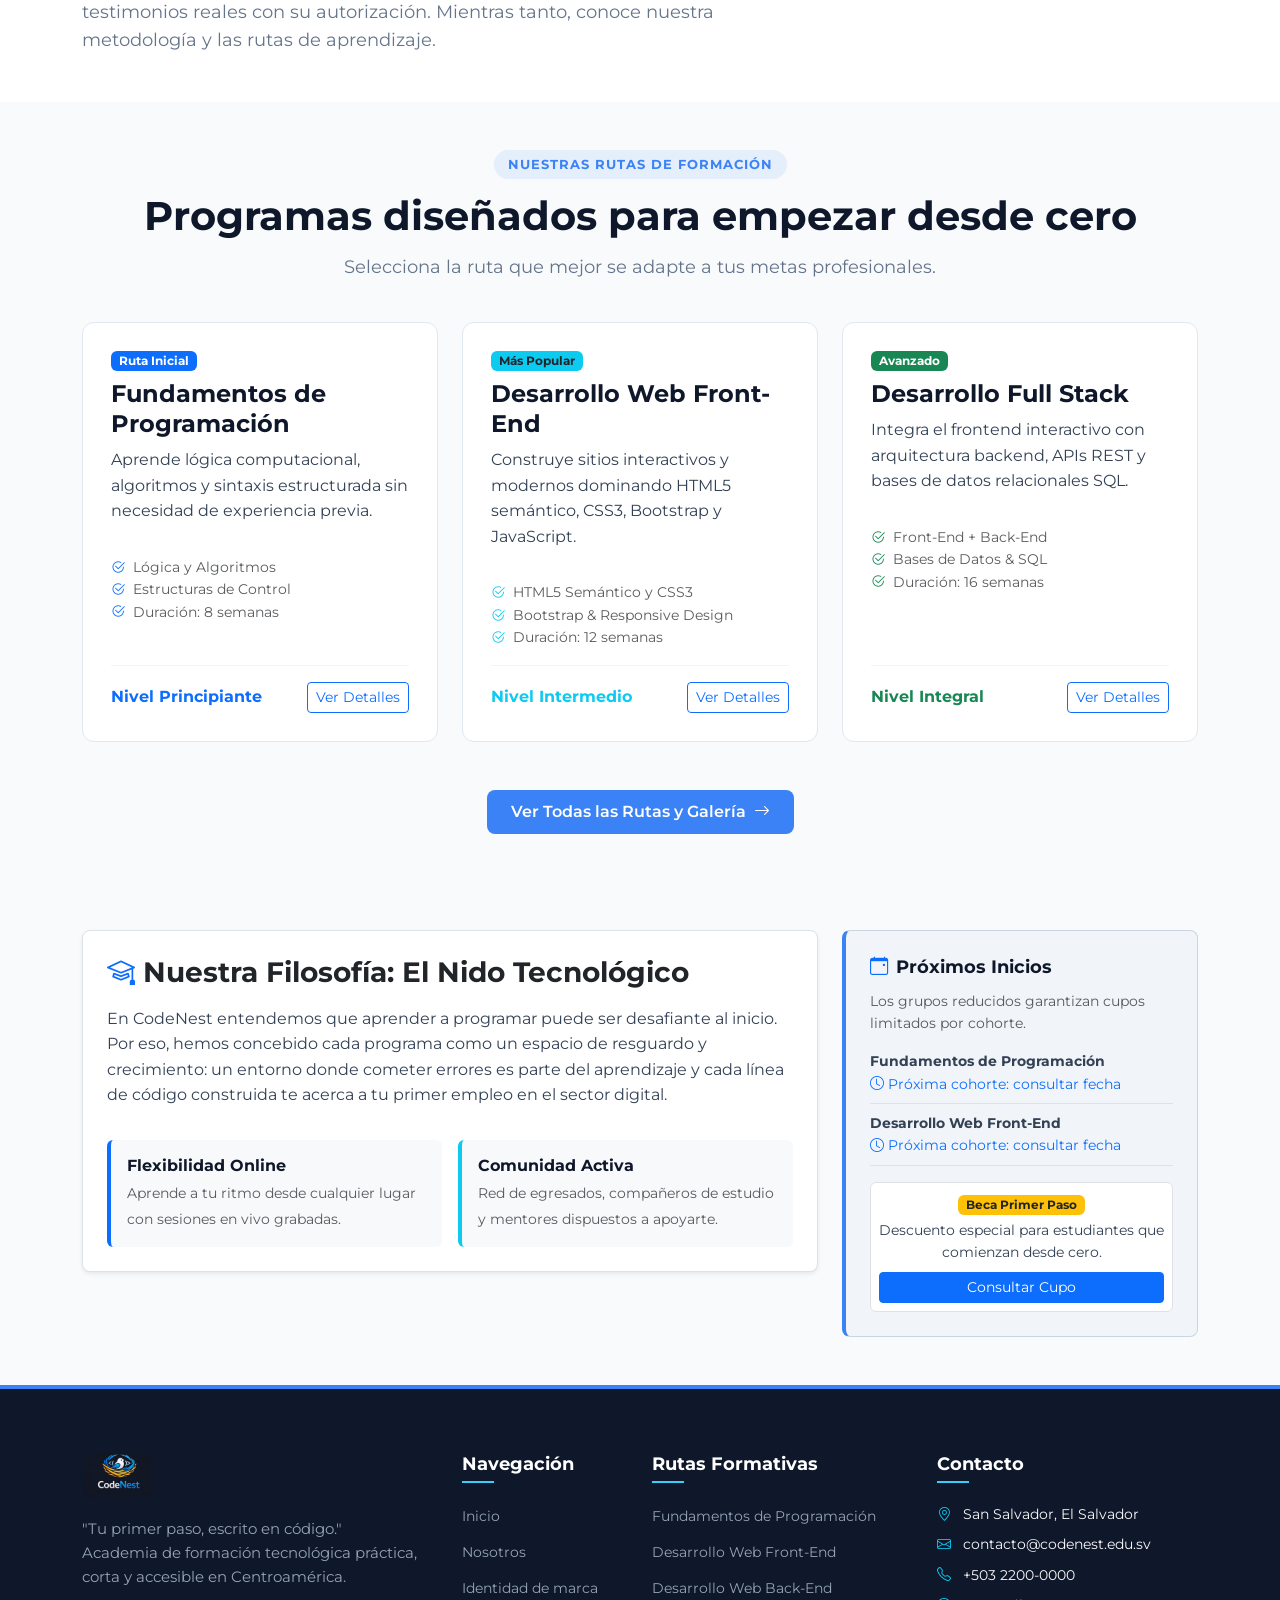
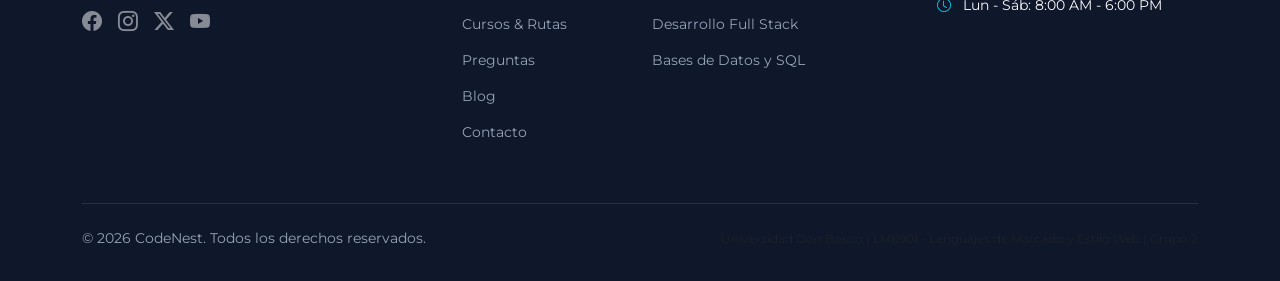
==== commit 9fc57dae: "Remove outdated homepage announcement Co-authored-by: Copilot App <223556219+Copilot@users.noreply.g" ====
--- a/index.html
+++ b/index.html
@@ -19,19 +19,6 @@
 </head>
 
 <body>
-  <header class="top-notice-bar">
-    <div class="container d-flex justify-content-between align-items-center flex-wrap gap-2">
-      <div class="d-flex align-items-center gap-2">
-        <span class="badge-highlight">CONVOCATORIA 2026</span>
-        <span>Inscripciones abiertas para bootcamps de 8 a 16 semanas</span>
-      </div>
-      <div class="d-none d-md-flex align-items-center gap-3">
-        <span><i class="bi bi-geo-alt-fill text-info me-1"></i> San Salvador, El Salvador</span>
-        <span><i class="bi bi-envelope-fill text-info me-1"></i> contacto@codenest.edu.sv</span>
-      </div>
-    </div>
-  </header>
-
   <nav class="navbar navbar-expand-xl navbar-dark main-navigation" aria-label="Navegación principal">
     <div class="container">
       <a class="navbar-brand brand-logo-container" href="index.html" aria-label="CodeNest, inicio">
